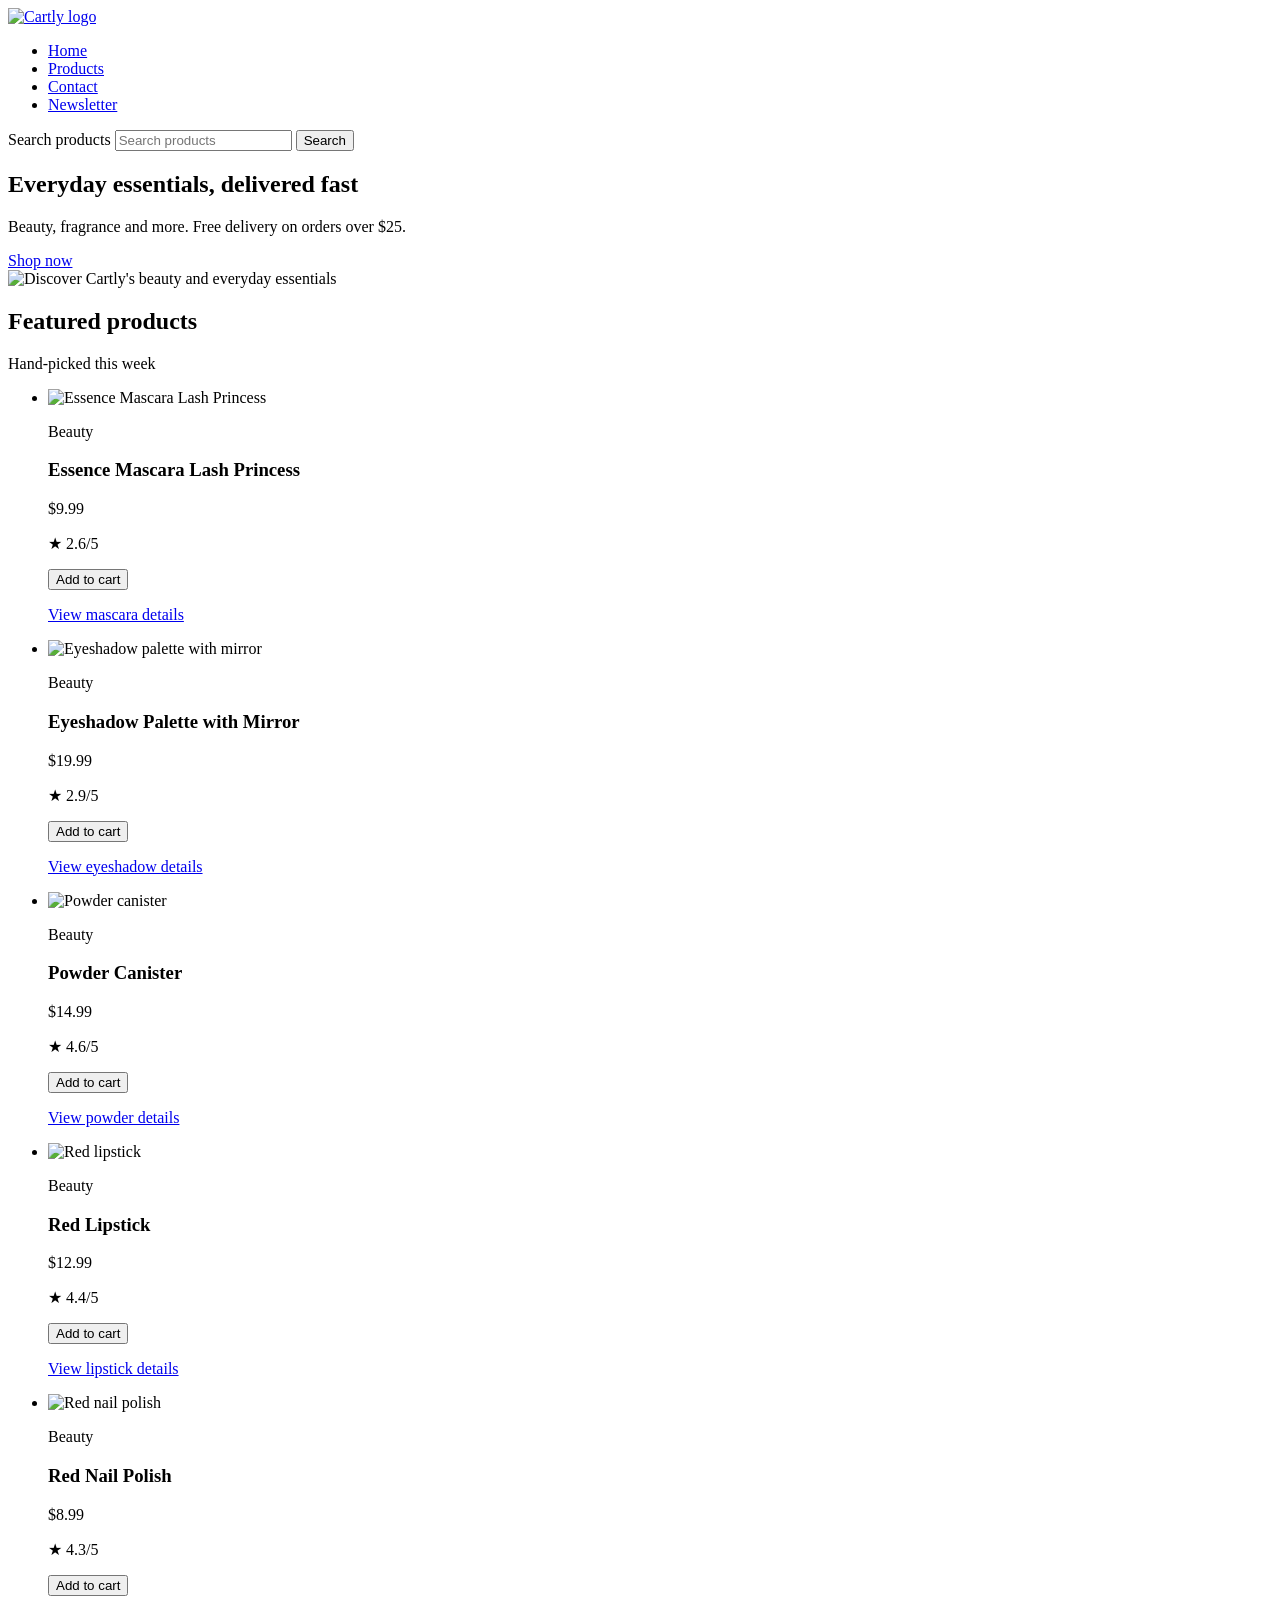
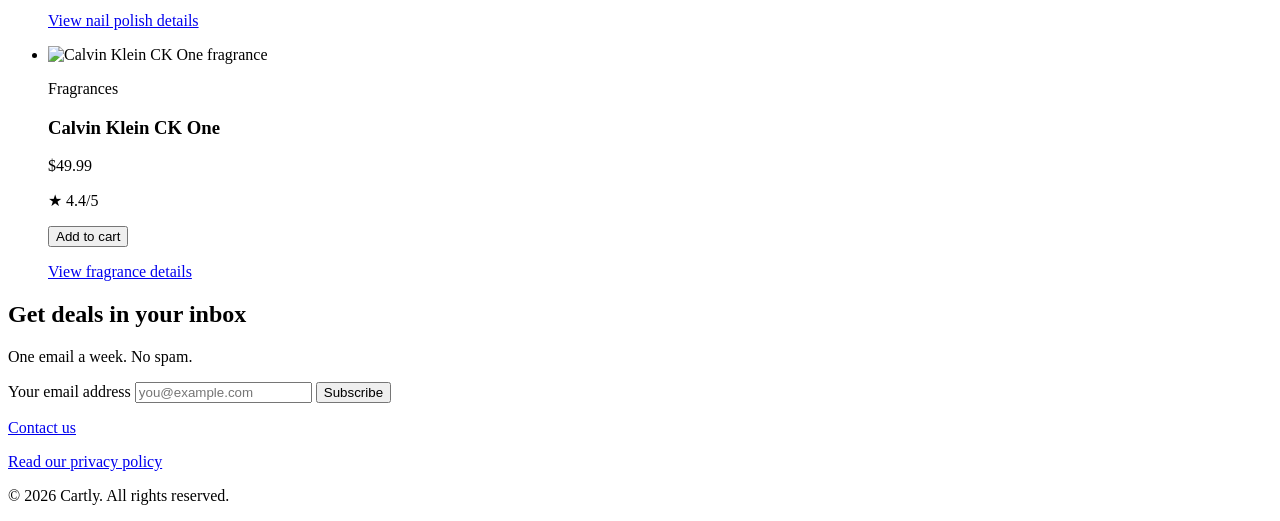
==== activity-1-html/index.html @ 06074f6f "activity-1 : semantic html" ====
<!DOCTYPE html>
<html lang="en">
<head>
  <meta charset="UTF-8">
  <meta name="viewport" content="width=device-width, initial-scale=1.0">

  <title>Cartly - Everyday Essentials</title>

  <meta
    name="description"
    content="Shop beauty products, fragrances, and everyday essentials at Cartly. Enjoy free delivery on orders over $25."
  >

  <link rel="icon" href="images/logo.svg" type="image/svg+xml">
  <link rel="stylesheet" href="styles.css">

  <!-- defer runs the script after HTML parsing -->
  <script src="app.js" defer></script>
</head>

<body>
  <!-- Header and navigation -->
  <header class="header">
    <a class="logo" href="#" aria-label="Cartly home">
      <img
        src="images/logo.svg"
        alt="Cartly logo"
        width="120"
        height="40"
      >
    </a>

    <nav class="nav" aria-label="Main navigation">
      <ul class="nav-list">
        <li><a class="nav-item" href="#">Home</a></li>
        <li><a class="nav-item" href="#products">Products</a></li>
        <li><a class="nav-item" href="#contact">Contact</a></li>
        <li><a class="nav-item" href="#newsletter">Newsletter</a></li>
      </ul>
    </nav>

    <form class="search" role="search" action="#products" method="get">
      <label for="search-input">Search products</label>
      <input
        id="search-input"
        type="search"
        name="q"
        placeholder="Search products"
      >
      <button class="btn" type="submit">Search</button>
    </form>
  </header>

  <main>
    <!-- Hero section -->
    <section class="hero" aria-labelledby="hero-title">
      <div class="hero-content">
        <h1 id="hero-title">Everyday essentials, delivered fast</h1>

        <p class="text">
          Beauty, fragrance and more. Free delivery on orders over $25.
        </p>

        <a class="btn" href="#products">Shop now</a>
      </div>

      <img
        src="images/hero.svg"
        alt="Discover Cartly's beauty and everyday essentials"
        width="600"
        height="400"
      >
    </section>

    <!-- Featured products -->
    <section class="section" id="products" aria-labelledby="products-title">
      <h2 class="heading-text" id="products-title">Featured products</h2>

      <p class="sub-heading-text">Hand-picked this week</p>

      <ul class="products">
        <li class="card">
          <article>
            <img
              src="images/mascara.svg"
              alt="Essence Mascara Lash Princess"
              width="300"
              height="300"
              loading="lazy"
            >

            <p class="card-category">Beauty</p>
            <h3 class="card-title">Essence Mascara Lash Princess</h3>
            <p class="card-price">$9.99</p>
            <p class="card-rating" aria-label="Rated 2.6 out of 5">
              <span aria-hidden="true">&#9733;</span> 2.6/5
            </p>

            <button class="btn" type="button" data-add-to-cart>
              Add to cart
            </button>

            <p class="card-link">
              <a href="#product-mascara">View mascara details</a>
            </p>
          </article>
        </li>

        <li class="card">
          <article>
            <img
              src="images/eyeshadow.svg"
              alt="Eyeshadow palette with mirror"
              width="300"
              height="300"
              loading="lazy"
            >

            <p class="card-category">Beauty</p>
            <h3 class="card-title">Eyeshadow Palette with Mirror</h3>
            <p class="card-price">$19.99</p>
            <p class="card-rating" aria-label="Rated 2.9 out of 5">
              <span aria-hidden="true">&#9733;</span> 2.9/5
            </p>

            <button class="btn" type="button" data-add-to-cart>
              Add to cart
            </button>

            <p class="card-link">
              <a href="#product-eyeshadow">View eyeshadow details</a>
            </p>
          </article>
        </li>

        <li class="card">
          <article>
            <img
              src="images/powder.svg"
              alt="Powder canister"
              width="300"
              height="300"
              loading="lazy"
            >

            <p class="card-category">Beauty</p>
            <h3 class="card-title">Powder Canister</h3>
            <p class="card-price">$14.99</p>
            <p class="card-rating" aria-label="Rated 4.6 out of 5">
              <span aria-hidden="true">&#9733;</span> 4.6/5
            </p>

            <button class="btn" type="button" data-add-to-cart>
              Add to cart
            </button>

            <p class="card-link">
              <a href="#product-powder">View powder details</a>
            </p>
          </article>
        </li>

        <li class="card">
          <article>
            <img
              src="images/lipstick.svg"
              alt="Red lipstick"
              width="300"
              height="300"
              loading="lazy"
            >

            <p class="card-category">Beauty</p>
            <h3 class="card-title">Red Lipstick</h3>
            <p class="card-price">$12.99</p>
            <p class="card-rating" aria-label="Rated 4.4 out of 5">
              <span aria-hidden="true">&#9733;</span> 4.4/5
            </p>

            <button class="btn" type="button" data-add-to-cart>
              Add to cart
            </button>

            <p class="card-link">
              <a href="#product-lipstick">View lipstick details</a>
            </p>
          </article>
        </li>

        <li class="card">
          <article>
            <img
              src="images/nail-polish.svg"
              alt="Red nail polish"
              width="300"
              height="300"
              loading="lazy"
            >

            <p class="card-category">Beauty</p>
            <h3 class="card-title">Red Nail Polish</h3>
            <p class="card-price">$8.99</p>
            <p class="card-rating" aria-label="Rated 4.3 out of 5">
              <span aria-hidden="true">&#9733;</span> 4.3/5
            </p>

            <button class="btn" type="button" data-add-to-cart>
              Add to cart
            </button>

            <p class="card-link">
              <a href="#product-nail-polish">View nail polish details</a>
            </p>
          </article>
        </li>

        <li class="card">
          <article>
            <img
              src="images/perfume.svg"
              alt="Calvin Klein CK One fragrance"
              width="300"
              height="300"
              loading="lazy"
            >

            <p class="card-category">Fragrances</p>
            <h3 class="card-title">Calvin Klein CK One</h3>
            <p class="card-price">$49.99</p>
            <p class="card-rating" aria-label="Rated 4.4 out of 5">
              <span aria-hidden="true">&#9733;</span> 4.4/5
            </p>

            <button class="btn" type="button" data-add-to-cart>
              Add to cart
            </button>

            <p class="card-link">
              <a href="#product-perfume">View fragrance details</a>
            </p>
          </article>
        </li>
      </ul>
    </section>

    <!-- Newsletter -->
    <section
      class="newsletter"
      id="newsletter"
      aria-labelledby="newsletter-title"
    >
      <h2 class="heading-text" id="newsletter-title">
        Get deals in your inbox
      </h2>

      <p class="text">One email a week. No spam.</p>

      <form id="newsletter-form">
        <label for="newsletter-email">Your email address</label>

        <input
          id="newsletter-email"
          name="email"
          type="email"
          placeholder="you@example.com"
          autocomplete="email"
          required
        >

        <button class="btn" type="submit">Subscribe</button>
      </form>

      <p id="newsletter-message" role="status" aria-live="polite"></p>
    </section>
  </main>

  <!-- Footer -->
  <footer class="footer" id="contact">
    <p><a href="mailto:support@cartly.example">Contact us</a></p>

    <p><a href="#privacy">Read our privacy policy</a></p>

    <p>
      &copy; <span id="year"></span> Cartly. All rights reserved.
    </p>
  </footer>
</body>
</html>
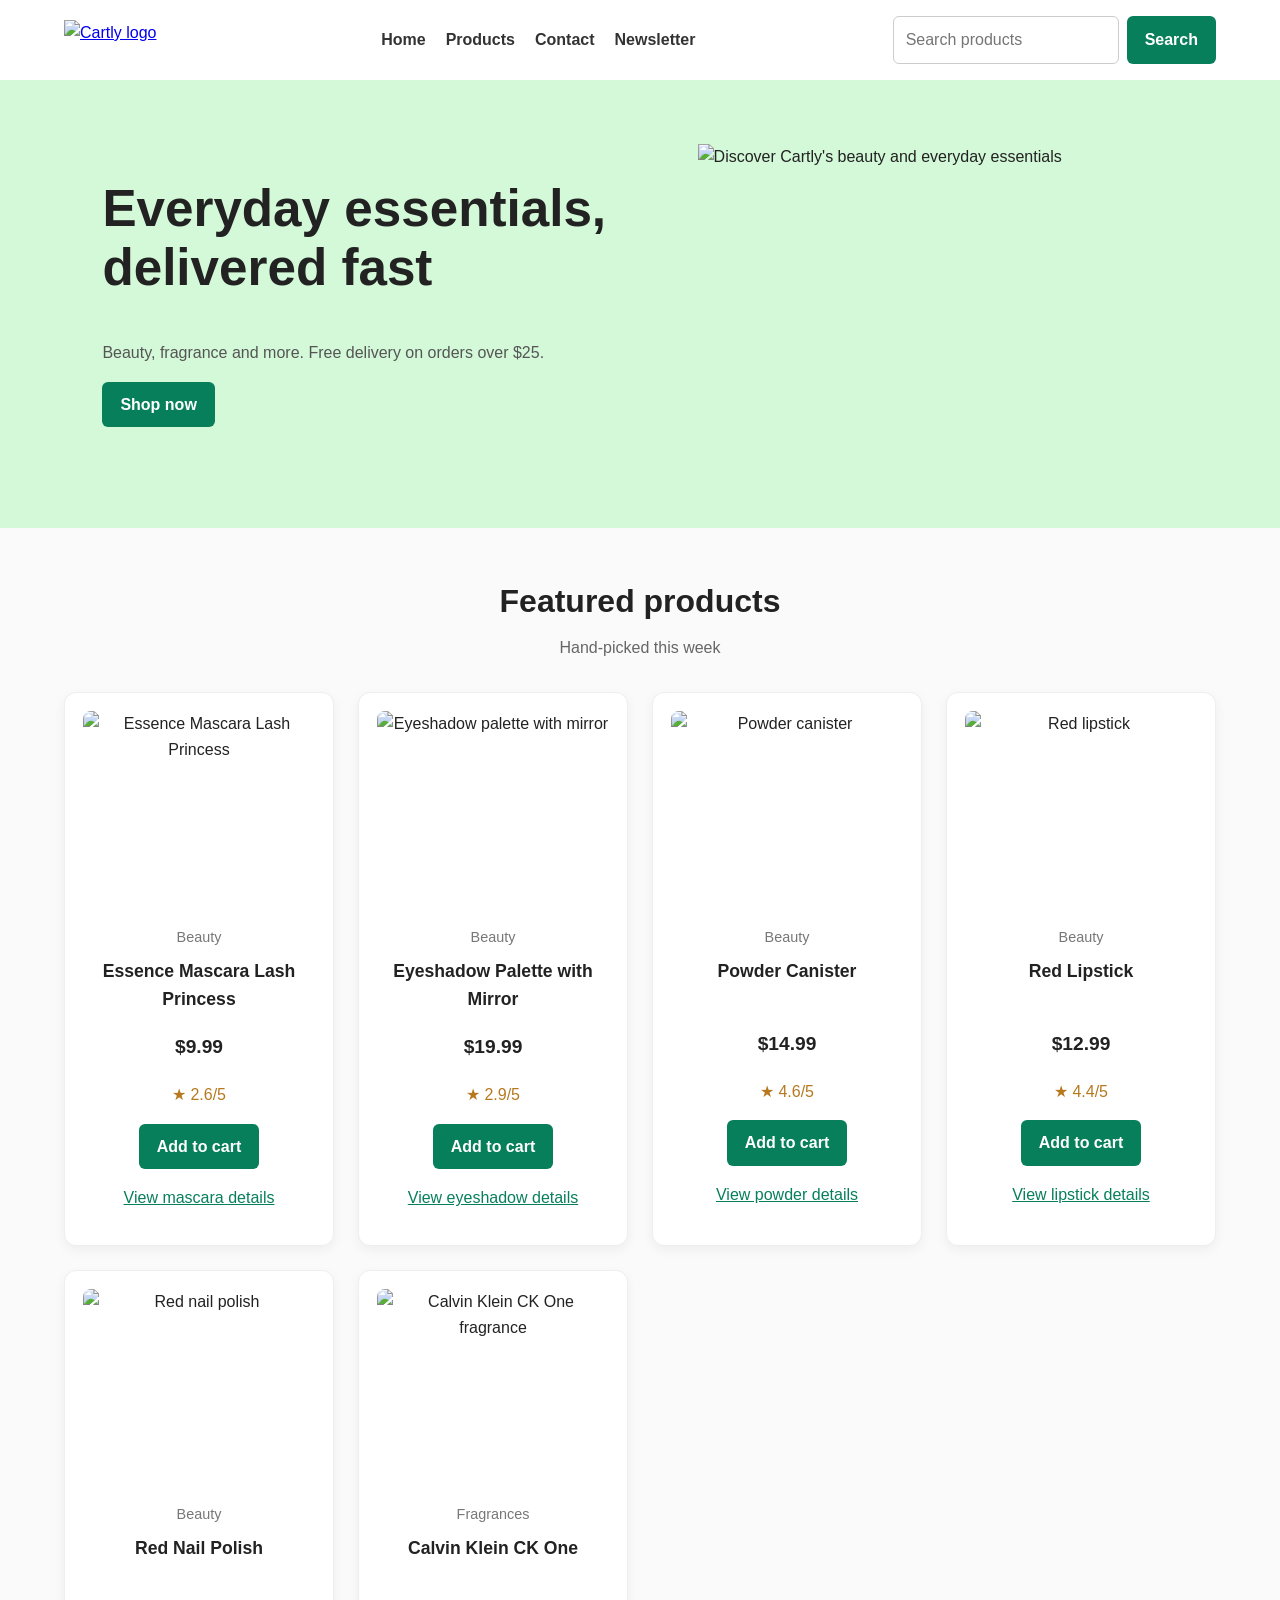
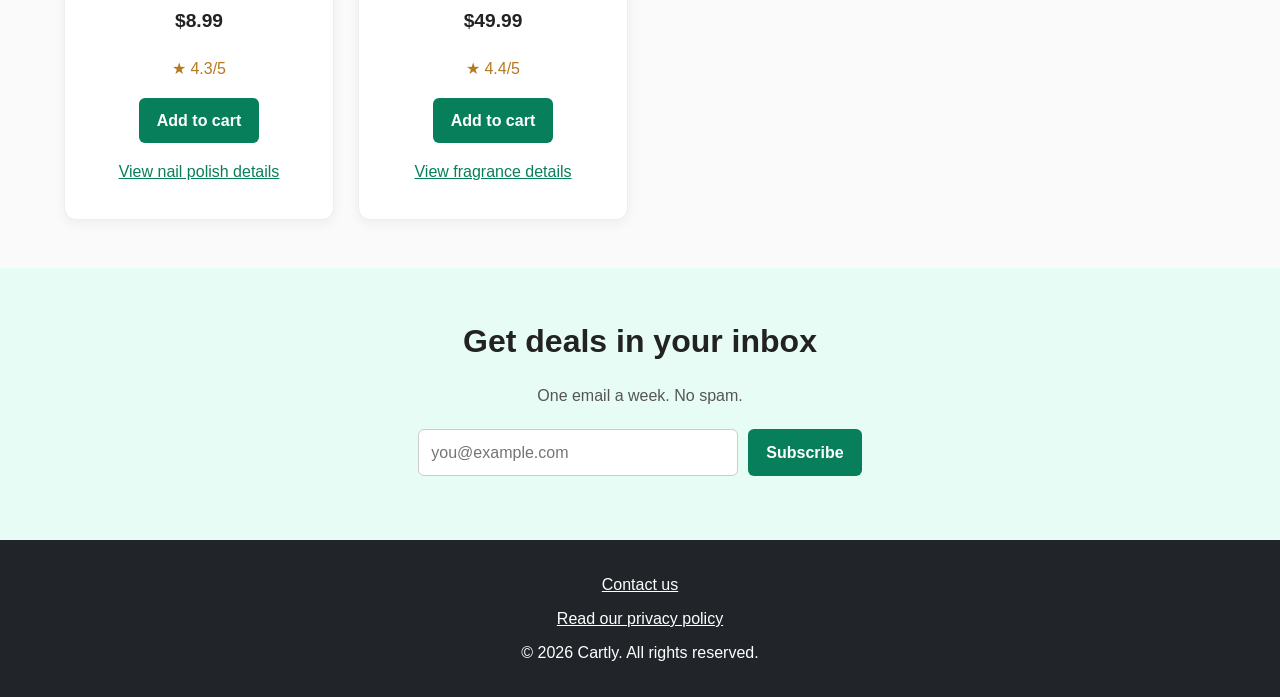
==== commit 16c2df3e: "activity-2 : css layout" ====
--- a/activity-1-html/index.html
+++ b/activity-1-html/index.html
@@ -13,7 +13,7 @@
   >
 
   <link rel="icon" href="images/logo.svg" type="image/svg+xml">
-  <link rel="stylesheet" href="styles.css">
+  <link rel="stylesheet" href="style.css">
 
   <!-- defer runs the script after HTML parsing -->
   <script src="app.js" defer></script>
--- a/activity-1-html/style.css
+++ b/activity-1-html/style.css
@@ -0,0 +1,263 @@
+
+* {
+  box-sizing: border-box;
+}
+
+html {
+  scroll-behavior: smooth;
+}
+
+body {
+  margin: 0;
+  font-family: Arial, Helvetica, sans-serif;
+  line-height: 1.6;
+  color: #222;
+  background: #fafafa;
+}
+
+.header {
+  display: flex;
+  align-items: center;
+  justify-content: space-between;
+  flex-wrap: wrap;
+  gap: 20px;
+  padding: 16px 5%;
+  background: #fff;
+  box-shadow: 0 2px 8px rgba(0, 0, 0, 0.08);
+}
+
+.logo img {
+  display: block;
+  max-width: 120px;
+  height: auto;
+}
+
+.nav-list {
+  display: flex;
+  flex-wrap: wrap;
+  gap: 20px;
+  padding: 0;
+  margin: 0;
+  list-style: none;
+}
+
+.nav-item {
+  color: #333;
+  text-decoration: none;
+  font-weight: 600;
+}
+
+.nav-item:hover,
+.footer a:hover {
+  color: #087f5b;
+}
+
+.search {
+  display: flex;
+  flex-wrap: wrap;
+  gap: 8px;
+}
+
+.search label,
+.newsletter label {
+  position: absolute;
+  width: 1px;
+  height: 1px;
+  padding: 0;
+  margin: -1px;
+  overflow: hidden;
+  clip: rect(0, 0, 0, 0);
+  white-space: nowrap;
+  border: 0;
+}
+
+input {
+  min-width: 0;
+  padding: 10px 12px;
+  border: 1px solid #ccc;
+  border-radius: 6px;
+  font: inherit;
+}
+
+input:focus-visible,
+button:focus-visible,
+a:focus-visible {
+  outline: 3px solid #8ce99a;
+  outline-offset: 3px;
+}
+
+.btn {
+  display: inline-block;
+  padding: 10px 18px;
+  border: none;
+  border-radius: 6px;
+  background: #087f5b;
+  color: #fff;
+  font: inherit;
+  font-weight: 600;
+  text-align: center;
+  text-decoration: none;
+  cursor: pointer;
+}
+
+.btn:hover {
+  background: #066649;
+}
+
+.hero {
+  display: flex;
+  align-items: center;
+  justify-content: space-between;
+  flex-wrap: wrap;
+  gap: 32px;
+  padding: 64px 8%;
+  background: #d3f9d8;
+}
+
+.hero-content {
+  flex: 1 1 300px;
+}
+
+.hero h1 {
+  margin-top: 0;
+  font-size: clamp(2rem, 4vw, 3.5rem);
+  line-height: 1.15;
+}
+
+.hero img {
+  display: block;
+  width: 100%;
+  max-width: 480px;
+  height: auto;
+  flex: 1 1 280px;
+}
+
+.text {
+  color: #555;
+}
+
+.section {
+  padding: 48px 5%;
+}
+
+.heading-text {
+  margin: 0 0 8px;
+  font-size: 2rem;
+  text-align: center;
+}
+
+.sub-heading-text {
+  margin: 0 0 32px;
+  color: #666;
+  text-align: center;
+}
+
+.products {
+  display: grid;
+  grid-template-columns: repeat(auto-fit, minmax(220px, 1fr));
+  gap: 24px;
+  padding: 0;
+  margin: 0;
+  list-style: none;
+}
+
+.card {
+  min-width: 0;
+  padding: 18px;
+  overflow-wrap: anywhere;
+  background: #fff;
+  border: 1px solid #eee;
+  border-radius: 12px;
+  box-shadow: 0 4px 12px rgba(0, 0, 0, 0.05);
+  text-align: center;
+}
+
+.card img {
+  display: block;
+  width: 100%;
+  height: 200px;
+  object-fit: contain;
+  border-radius: 8px;
+}
+
+.card-category {
+  margin-bottom: 4px;
+  color: #777;
+  font-size: 0.9rem;
+}
+
+.card-title {
+  min-height: 3em;
+  margin: 8px 0;
+  font-size: 1.1rem;
+}
+
+.card-price {
+  font-size: 1.2rem;
+  font-weight: 700;
+}
+
+.card-rating {
+  color: #b7791f;
+}
+
+.card-link a {
+  color: #087f5b;
+}
+
+.newsletter {
+  padding: 48px 20px;
+  background: #e6fcf5;
+  text-align: center;
+}
+
+.newsletter form {
+  display: flex;
+  justify-content: center;
+  flex-wrap: wrap;
+  gap: 10px;
+  margin-top: 20px;
+}
+
+.newsletter input {
+  width: min(100%, 320px);
+}
+
+#newsletter-message {
+  color: #087f5b;
+}
+
+.footer {
+  padding: 24px 16px;
+  background: #212529;
+  color: #fff;
+  text-align: center;
+}
+
+.footer p {
+  margin: 8px 0;
+}
+
+.footer a {
+  color: #fff;
+}
+
+@media (max-width: 700px) {
+  .header {
+    justify-content: center;
+  }
+
+  .nav-list {
+    justify-content: center;
+  }
+
+  .search {
+    width: 100%;
+    justify-content: center;
+  }
+
+  .hero {
+    padding: 40px 6%;
+    text-align: center;
+  }
+}
